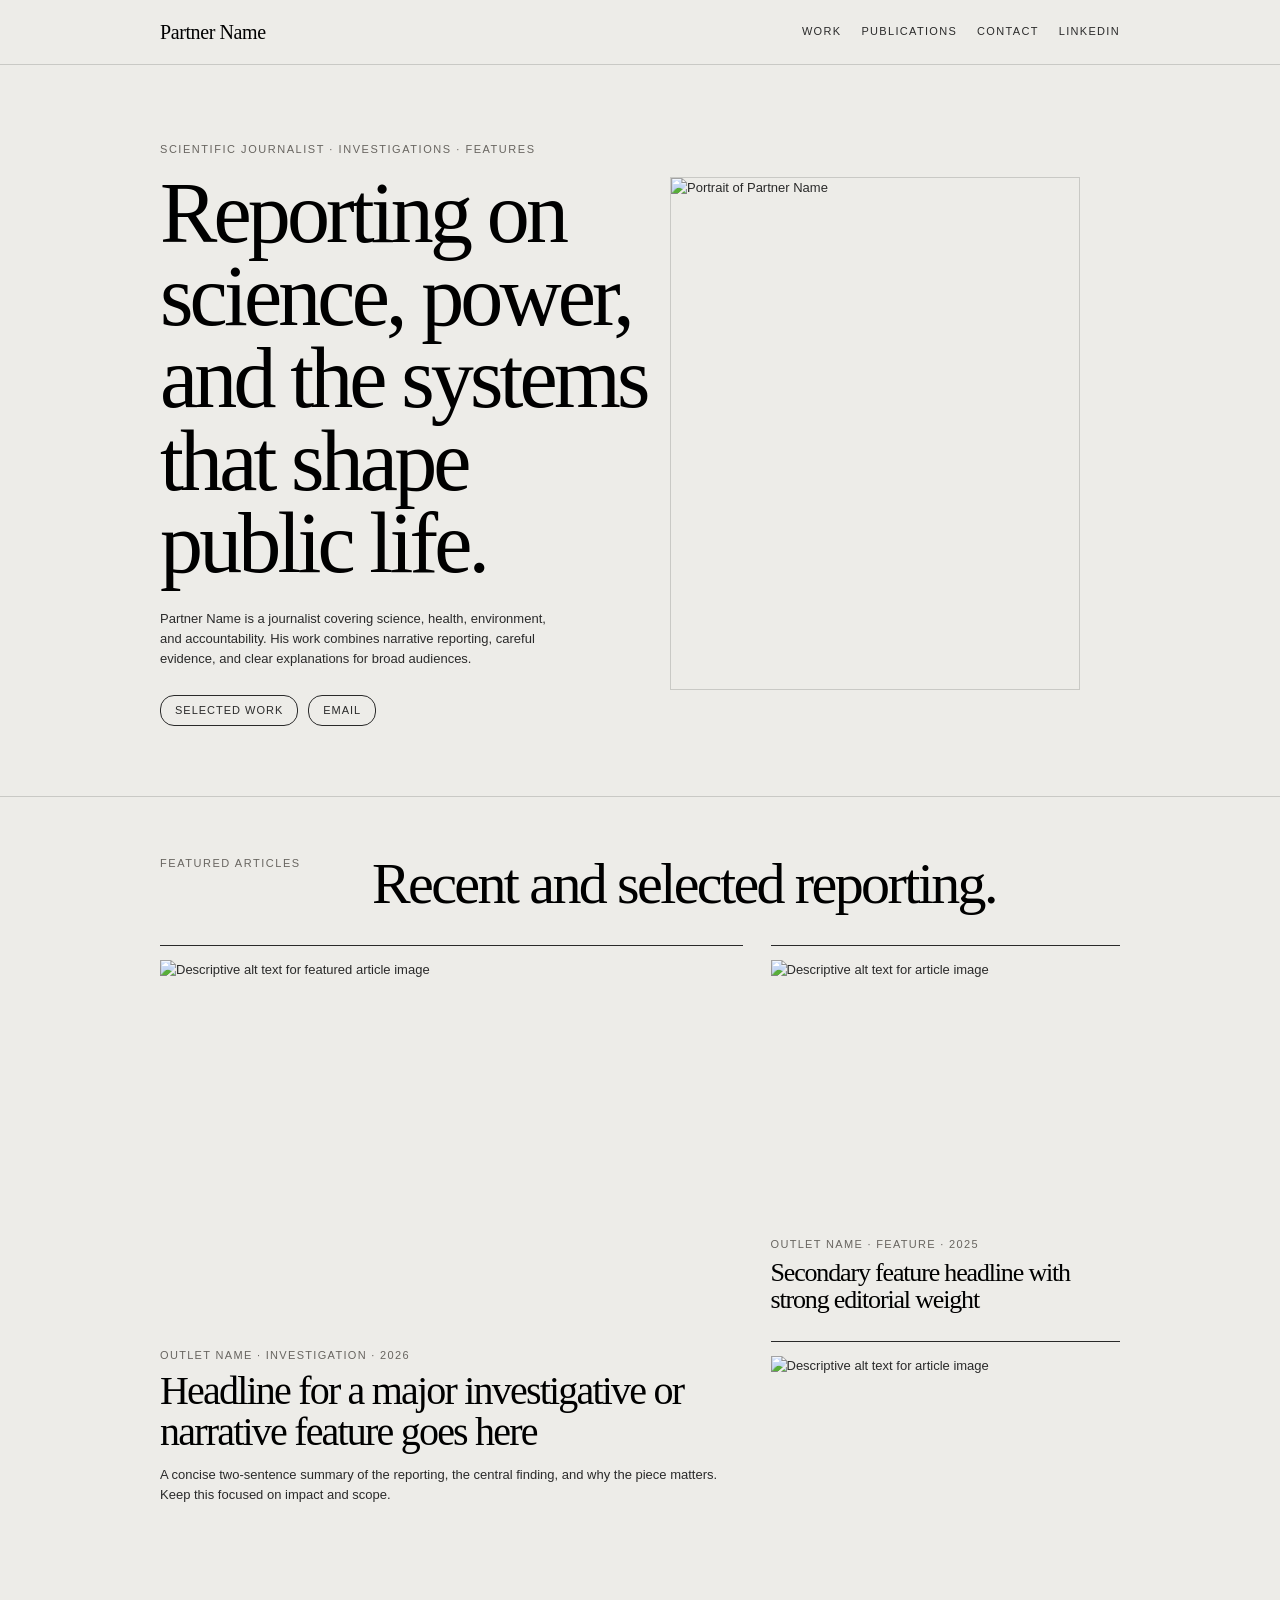
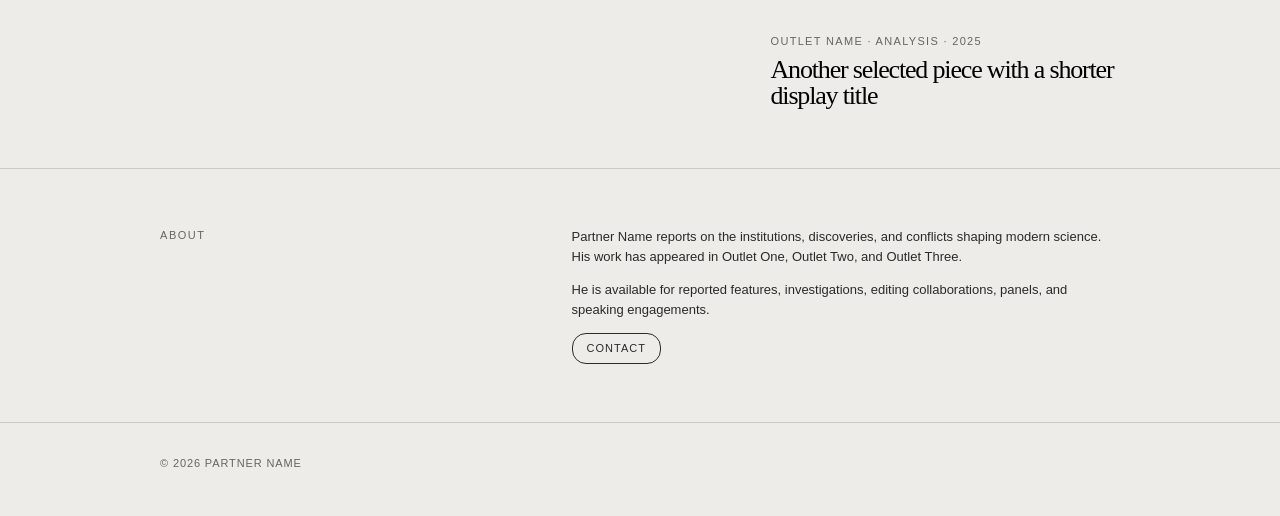
==== index.html @ 1b8d76ce "Starting place!" ====
<!doctype html>
<html lang="en">
<head>
  <meta charset="utf-8">
  <meta name="viewport" content="width=device-width, initial-scale=1">
  <title>Partner Name | Journalist</title>
  <meta name="description" content="Portfolio website for Partner Name, a scientific journalist covering research, environment, health, and public accountability.">
  <link rel="stylesheet" href="style.css">
</head>
<body>
  <header class="site-header">
    <div class="container nav">
      <a class="site-name" href="index.html">Partner Name</a>
      <nav class="nav-links" aria-label="Main navigation">
        <a href="work.html">Work</a>
        <a href="publications.html">Publications</a>
        <a href="contact.html">Contact</a>
        <a href="https://www.linkedin.com/" target="_blank" rel="noopener">LinkedIn</a>
      </nav>
    </div>
  </header>

  <main>
    <section class="container hero">
      <div class="hero-text">
        <p class="kicker">Scientific journalist · Investigations · Features</p>
        <h1>Reporting on science, power, and the systems that shape public life.</h1>
        <p class="hero-summary">Partner Name is a journalist covering science, health, environment, and accountability. His work combines narrative reporting, careful evidence, and clear explanations for broad audiences.</p>
        <div class="hero-actions">
          <a class="button" href="work.html">Selected work</a>
          <a class="button" href="mailto:name@email.com">Email</a>
        </div>
      </div>
      <figure class="hero-image" aria-label="Portrait of Partner Name">
        <img src="images/portrait.jpg" alt="Portrait of Partner Name">
      </figure>
    </section>

    <section class="section">
      <div class="container">
        <div class="section-header">
          <div class="section-label">Featured articles</div>
          <h2 class="section-title">Recent and selected reporting.</h2>
        </div>

        <div class="feature-grid">
          <article class="article-tile lead">
            <a href="#">
              <img src="images/article-01.jpg" alt="Descriptive alt text for featured article image">
              <p class="article-meta">Outlet Name · Investigation · 2026</p>
              <h3 class="article-title">Headline for a major investigative or narrative feature goes here</h3>
            </a>
            <p class="article-summary">A concise two-sentence summary of the reporting, the central finding, and why the piece matters. Keep this focused on impact and scope.</p>
          </article>

          <article class="article-tile side">
            <a href="#">
              <img src="images/article-02.jpg" alt="Descriptive alt text for article image">
              <p class="article-meta">Outlet Name · Feature · 2025</p>
              <h3 class="article-title">Secondary feature headline with strong editorial weight</h3>
            </a>
          </article>

          <article class="article-tile lower">
            <a href="#">
              <img src="images/article-03.jpg" alt="Descriptive alt text for article image">
              <p class="article-meta">Outlet Name · Analysis · 2025</p>
              <h3 class="article-title">Another selected piece with a shorter display title</h3>
            </a>
          </article>
        </div>
      </div>
    </section>

    <section class="section">
      <div class="container about-split">
        <div class="section-label">About</div>
        <div>
          <p>Partner Name reports on the institutions, discoveries, and conflicts shaping modern science. His work has appeared in Outlet One, Outlet Two, and Outlet Three.</p>
          <p>He is available for reported features, investigations, editing collaborations, panels, and speaking engagements.</p>
          <a class="button" href="contact.html">Contact</a>
        </div>
      </div>
    </section>
  </main>

  <footer class="footer">
    <div class="container">© 2026 Partner Name</div>
  </footer>
</body>
</html>
---- style.css ----
/*
  Editorial portfolio starter
  Replace names, links, image paths, and publication entries in the HTML files.
*/

:root {
  --bg: #EDECE8;
  --text: #2A2A2A;
  --heading: #000000;
  --line: #2A2A2A;
  --muted: #686560;
  --soft-line: rgba(42, 42, 42, 0.18);
  --max-width: 960px;
  --serif: "Times New Roman", Times, Georgia, serif;
  --sans: Arial, Helvetica, sans-serif;
}

* {
  box-sizing: border-box;
}

html {
  scroll-behavior: smooth;
}

body {
  margin: 0;
  background: var(--bg);
  color: var(--text);
  font-family: var(--sans);
  font-size: 13px;
  line-height: 1.55;
}

img {
  display: block;
  max-width: 100%;
  border-radius: 0;
}

a {
  color: inherit;
  text-decoration: none;
}

a:hover {
  text-decoration: underline;
  text-underline-offset: 0.18em;
}

.container {
  width: min(calc(100% - 40px), var(--max-width));
  margin: 0 auto;
}

.site-header {
  border-bottom: 1px solid var(--soft-line);
}

.nav {
  display: flex;
  align-items: center;
  justify-content: space-between;
  gap: 24px;
  min-height: 64px;
}

.site-name {
  font-family: var(--serif);
  font-size: 20px;
  color: var(--heading);
  letter-spacing: -0.02em;
}

.nav-links {
  display: flex;
  align-items: center;
  gap: 20px;
  font-size: 11px;
  letter-spacing: 0.12em;
  text-transform: uppercase;
}

.nav-links a[aria-current="page"] {
  border-bottom: 1px solid var(--line);
  padding-bottom: 3px;
}

.hero {
  display: grid;
  grid-template-columns: 1.1fr 0.9fr;
  gap: 40px;
  align-items: center;
  padding: 76px 0 70px;
}

.hero-text {
  position: relative;
  z-index: 2;
}

.kicker {
  margin: 0 0 14px;
  font-size: 11px;
  letter-spacing: 0.14em;
  text-transform: uppercase;
  color: var(--muted);
}

h1,
h2,
h3 {
  margin: 0;
  color: var(--heading);
  font-family: var(--serif);
  font-weight: 400;
  letter-spacing: -0.045em;
}

h1 {
  max-width: 620px;
  font-size: clamp(46px, 8vw, 86px);
  line-height: 0.96;
}

.hero-summary {
  max-width: 410px;
  margin: 24px 0 0;
  color: var(--text);
}

.hero-actions {
  display: flex;
  flex-wrap: wrap;
  gap: 10px;
  margin-top: 26px;
}

.button {
  display: inline-flex;
  align-items: center;
  justify-content: center;
  min-height: 30px;
  padding: 6px 14px;
  border: 1px solid var(--line);
  border-radius: 14px;
  font-size: 11px;
  letter-spacing: 0.09em;
  text-transform: uppercase;
  text-decoration: none;
}

.button:hover {
  background: var(--text);
  color: var(--bg);
  text-decoration: none;
}

.hero-image {
  margin-left: -36px;
}

.hero-image img {
  width: 100%;
  aspect-ratio: 4 / 5;
  object-fit: cover;
  border: 1px solid var(--soft-line);
}

.section {
  padding: 58px 0;
  border-top: 1px solid var(--soft-line);
}

.section-header {
  display: grid;
  grid-template-columns: 180px 1fr;
  gap: 32px;
  margin-bottom: 32px;
}

.section-label {
  font-size: 11px;
  letter-spacing: 0.14em;
  text-transform: uppercase;
  color: var(--muted);
}

.section-title {
  font-size: clamp(34px, 5vw, 58px);
  line-height: 1;
}

.feature-grid {
  display: grid;
  grid-template-columns: 1.25fr 0.75fr;
  grid-template-areas:
    "lead side"
    "lead lower";
  gap: 28px;
}

.article-tile {
  border-top: 1px solid var(--line);
  padding-top: 14px;
}

.article-tile.lead {
  grid-area: lead;
}

.article-tile.side {
  grid-area: side;
}

.article-tile.lower {
  grid-area: lower;
}

.article-tile img {
  width: 100%;
  object-fit: cover;
  margin-bottom: 14px;
}

.article-tile.lead img {
  aspect-ratio: 5 / 3.2;
}

.article-tile.side img,
.article-tile.lower img {
  aspect-ratio: 4 / 3;
}

.article-meta {
  margin: 0 0 7px;
  font-size: 11px;
  letter-spacing: 0.12em;
  text-transform: uppercase;
  color: var(--muted);
}

.article-title {
  font-size: clamp(24px, 3.2vw, 40px);
  line-height: 1.02;
}

.article-tile.side .article-title,
.article-tile.lower .article-title {
  font-size: 26px;
}

.article-summary {
  max-width: 580px;
  margin: 12px 0 0;
}

.publication-list {
  border-top: 1px solid var(--line);
}

.publication-item {
  display: grid;
  grid-template-columns: 120px 1fr 130px;
  gap: 22px;
  padding: 18px 0;
  border-bottom: 1px solid var(--soft-line);
}

.pub-outlet,
.pub-date {
  font-size: 11px;
  letter-spacing: 0.11em;
  text-transform: uppercase;
  color: var(--muted);
}

.pub-title {
  font-family: var(--serif);
  font-size: 24px;
  line-height: 1.08;
  color: var(--heading);
}

.pub-description {
  margin: 8px 0 0;
  color: var(--text);
}

.about-split,
.contact-split {
  display: grid;
  grid-template-columns: 0.8fr 1.2fr;
  gap: 46px;
}

.about-split p,
.contact-split p {
  margin-top: 0;
}

.contact-links {
  display: flex;
  flex-wrap: wrap;
  gap: 10px;
  margin-top: 22px;
}

.footer {
  padding: 32px 0 44px;
  border-top: 1px solid var(--soft-line);
  color: var(--muted);
  font-size: 11px;
  letter-spacing: 0.08em;
  text-transform: uppercase;
}

.page-intro {
  padding: 66px 0 52px;
}

.page-intro h1 {
  max-width: 760px;
}

.page-intro p {
  max-width: 520px;
  margin-top: 22px;
}

.work-list {
  border-top: 1px solid var(--line);
}

.work-item {
  display: grid;
  grid-template-columns: 190px 1fr;
  gap: 34px;
  padding: 30px 0;
  border-bottom: 1px solid var(--soft-line);
}

.work-item img {
  width: 100%;
  aspect-ratio: 4 / 3;
  object-fit: cover;
}

.work-item h2 {
  font-size: 34px;
  line-height: 1.02;
}

.work-item p {
  max-width: 580px;
}

@media (max-width: 760px) {
  .container {
    width: min(calc(100% - 28px), var(--max-width));
  }

  .nav {
    align-items: flex-start;
    flex-direction: column;
    gap: 12px;
    padding: 18px 0;
  }

  .nav-links {
    flex-wrap: wrap;
    gap: 14px;
  }

  .hero,
  .section-header,
  .about-split,
  .contact-split,
  .work-item {
    grid-template-columns: 1fr;
  }

  .hero {
    padding: 52px 0;
  }

  .hero-image {
    margin-left: 0;
  }

  .feature-grid {
    grid-template-columns: 1fr;
    grid-template-areas:
      "lead"
      "side"
      "lower";
  }

  .publication-item {
    grid-template-columns: 1fr;
    gap: 8px;
  }
}
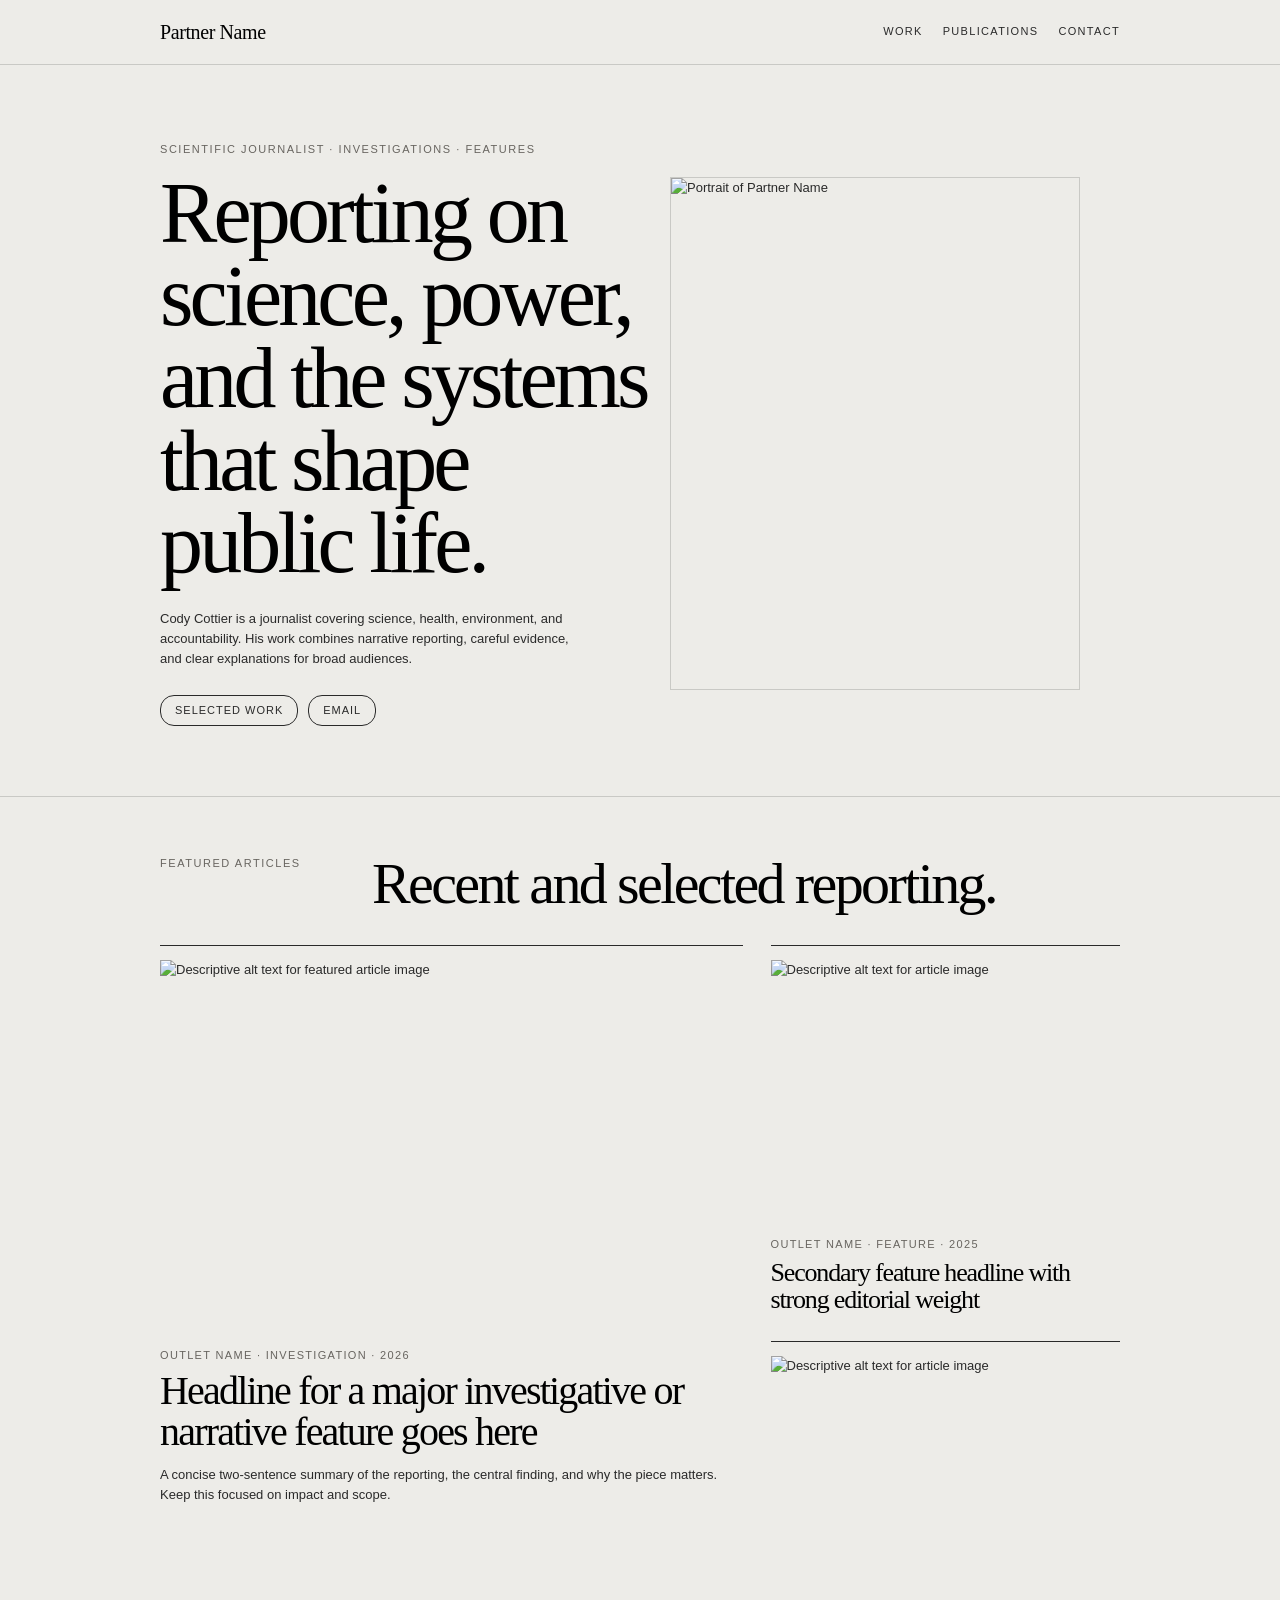
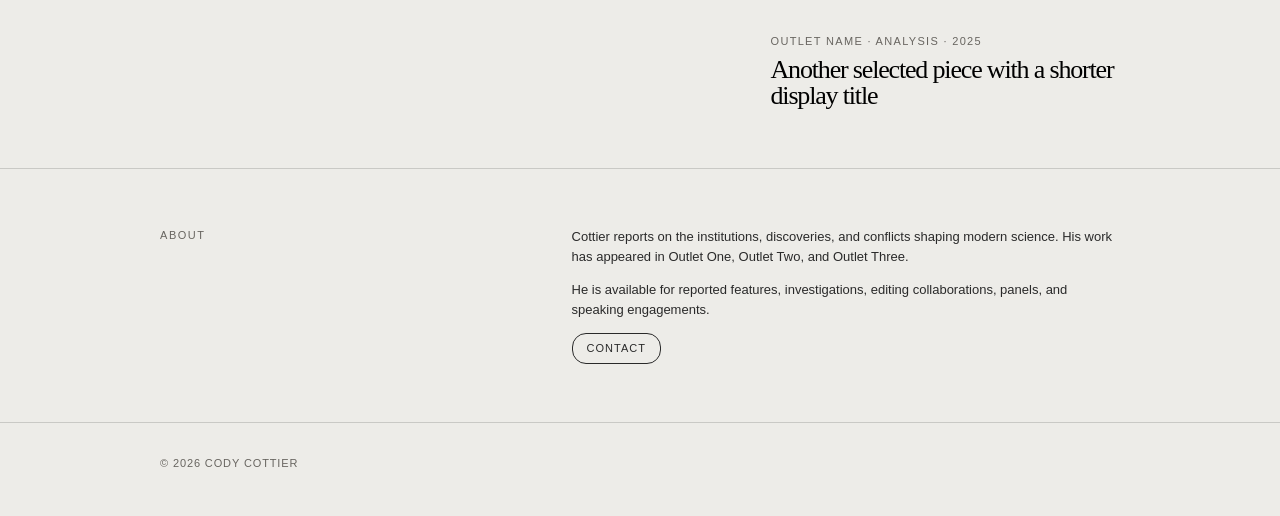
==== commit a2e1bc21: "updates" ====
--- a/index.html
+++ b/index.html
@@ -4,7 +4,7 @@
   <meta charset="utf-8">
   <meta name="viewport" content="width=device-width, initial-scale=1">
   <title>Partner Name | Journalist</title>
-  <meta name="description" content="Portfolio website for Partner Name, a scientific journalist covering research, environment, health, and public accountability.">
+  <meta name="description" content="Portfolio website for Cody Cottier, a scientific journalist covering research, environment, and health.">
   <link rel="stylesheet" href="style.css">
 </head>
 <body>
@@ -15,7 +15,6 @@
         <a href="work.html">Work</a>
         <a href="publications.html">Publications</a>
         <a href="contact.html">Contact</a>
-        <a href="https://www.linkedin.com/" target="_blank" rel="noopener">LinkedIn</a>
       </nav>
     </div>
   </header>
@@ -25,7 +24,7 @@
       <div class="hero-text">
         <p class="kicker">Scientific journalist · Investigations · Features</p>
         <h1>Reporting on science, power, and the systems that shape public life.</h1>
-        <p class="hero-summary">Partner Name is a journalist covering science, health, environment, and accountability. His work combines narrative reporting, careful evidence, and clear explanations for broad audiences.</p>
+        <p class="hero-summary">Cody Cottier is a journalist covering science, health, environment, and accountability. His work combines narrative reporting, careful evidence, and clear explanations for broad audiences.</p>
         <div class="hero-actions">
           <a class="button" href="work.html">Selected work</a>
           <a class="button" href="mailto:name@email.com">Email</a>
@@ -76,7 +75,7 @@
       <div class="container about-split">
         <div class="section-label">About</div>
         <div>
-          <p>Partner Name reports on the institutions, discoveries, and conflicts shaping modern science. His work has appeared in Outlet One, Outlet Two, and Outlet Three.</p>
+          <p>Cottier reports on the institutions, discoveries, and conflicts shaping modern science. His work has appeared in Outlet One, Outlet Two, and Outlet Three.</p>
           <p>He is available for reported features, investigations, editing collaborations, panels, and speaking engagements.</p>
           <a class="button" href="contact.html">Contact</a>
         </div>
@@ -85,7 +84,7 @@
   </main>
 
   <footer class="footer">
-    <div class="container">© 2026 Partner Name</div>
+    <div class="container">© 2026 Cody Cottier</div>
   </footer>
 </body>
 </html>
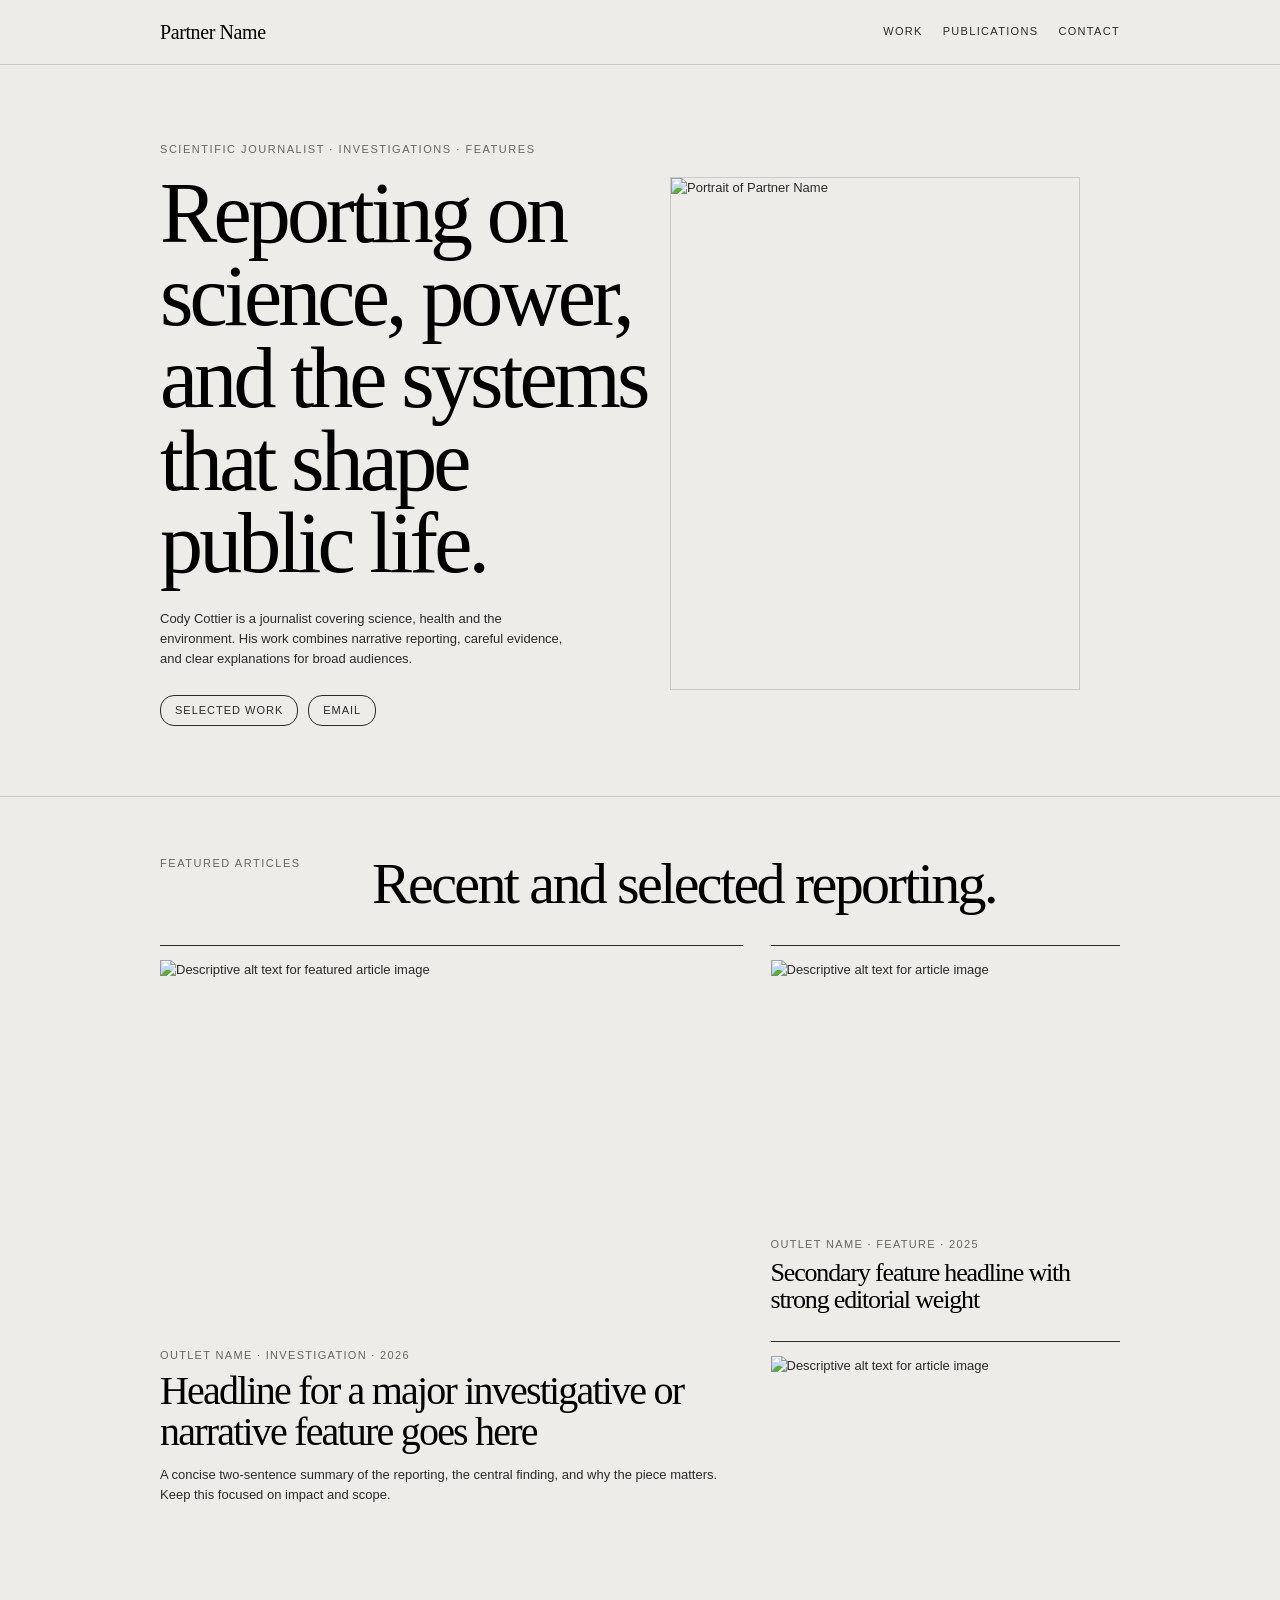
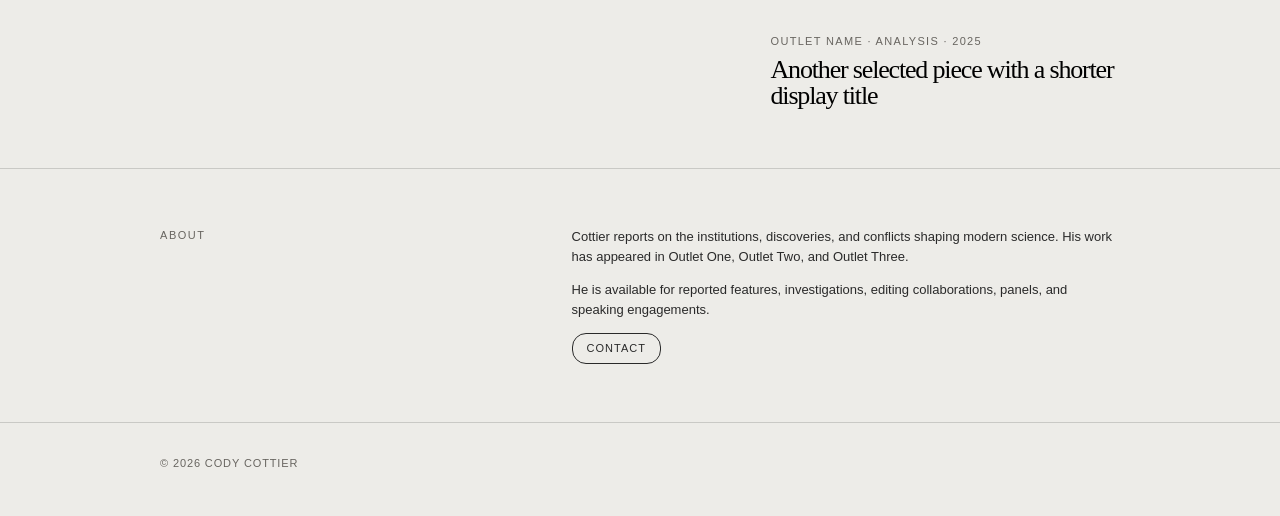
==== commit 4f05ebfc: "X" ====
--- a/index.html
+++ b/index.html
@@ -24,7 +24,7 @@
       <div class="hero-text">
         <p class="kicker">Scientific journalist · Investigations · Features</p>
         <h1>Reporting on science, power, and the systems that shape public life.</h1>
-        <p class="hero-summary">Cody Cottier is a journalist covering science, health, environment, and accountability. His work combines narrative reporting, careful evidence, and clear explanations for broad audiences.</p>
+        <p class="hero-summary">Cody Cottier is a journalist covering science, health and the environment. His work combines narrative reporting, careful evidence, and clear explanations for broad audiences.</p>
         <div class="hero-actions">
           <a class="button" href="work.html">Selected work</a>
           <a class="button" href="mailto:name@email.com">Email</a>
@@ -71,6 +71,8 @@
       </div>
     </section>
 
+
+
     <section class="section">
       <div class="container about-split">
         <div class="section-label">About</div>
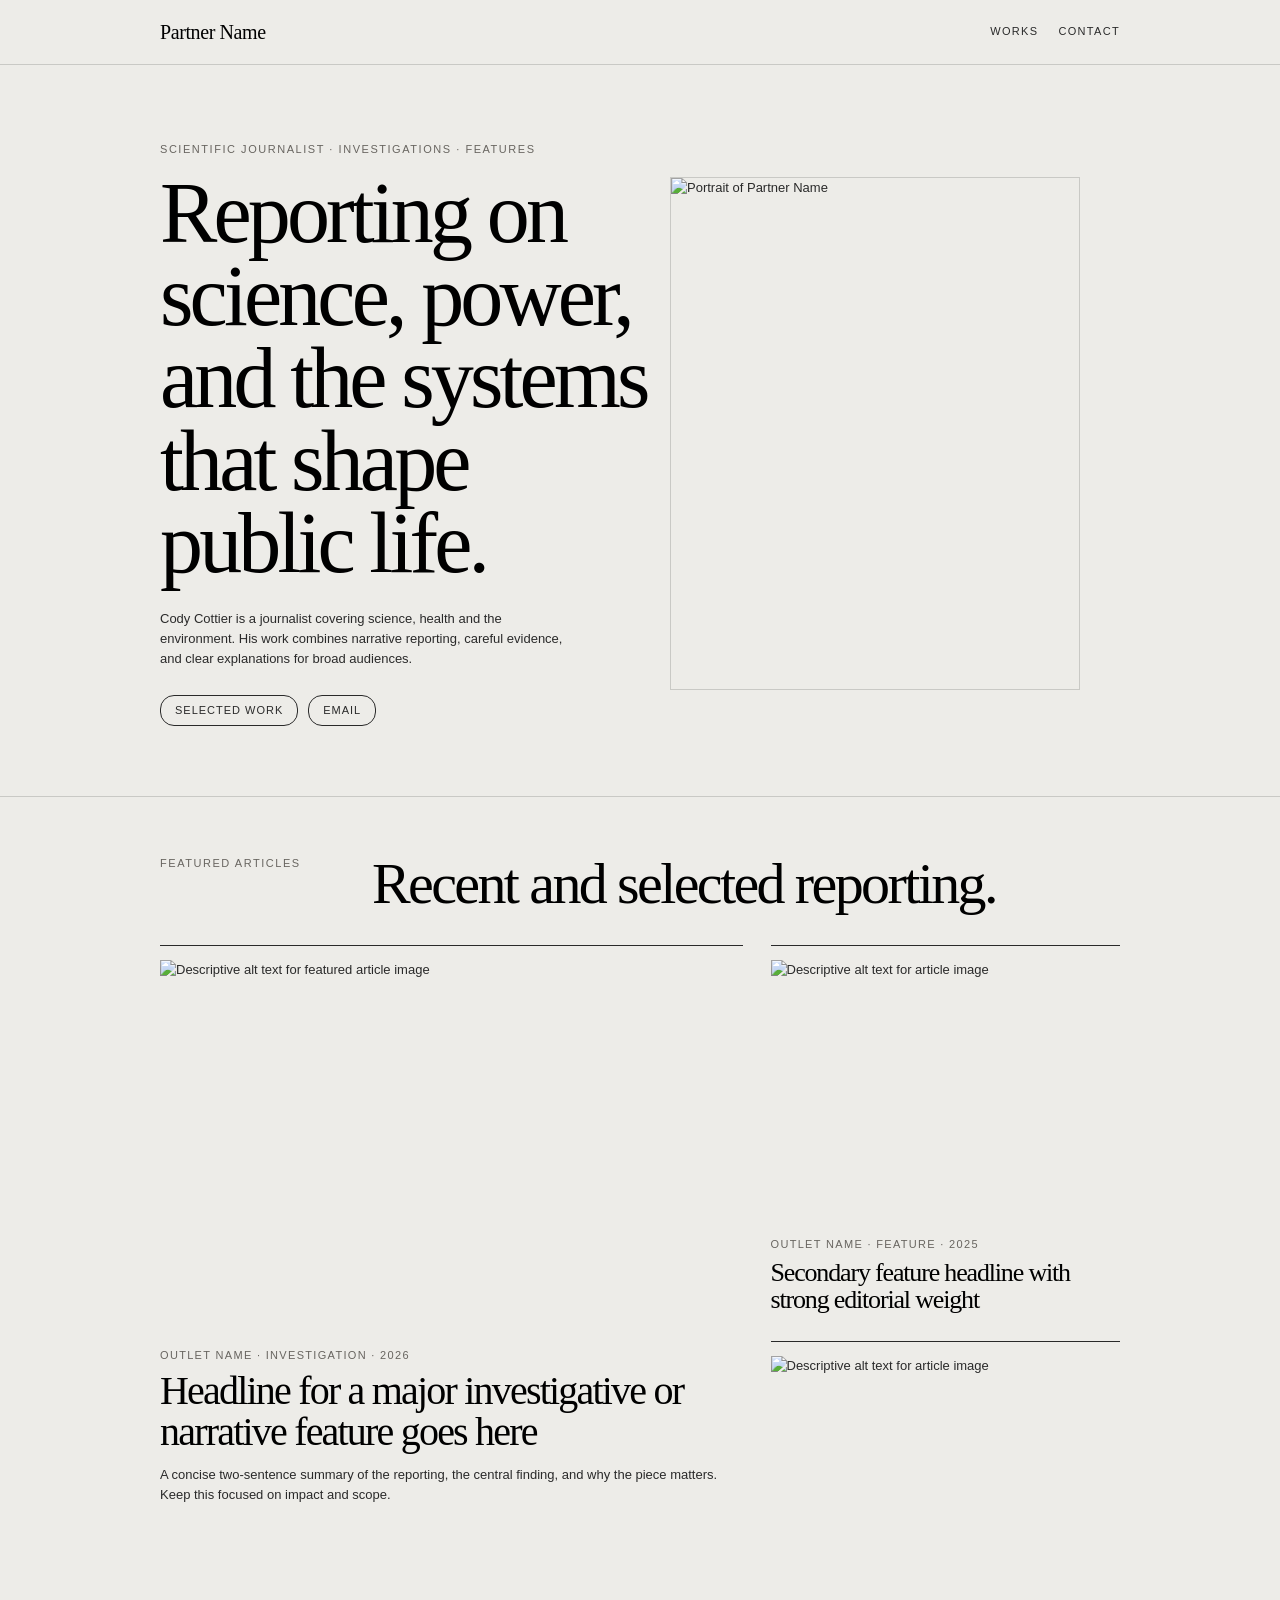
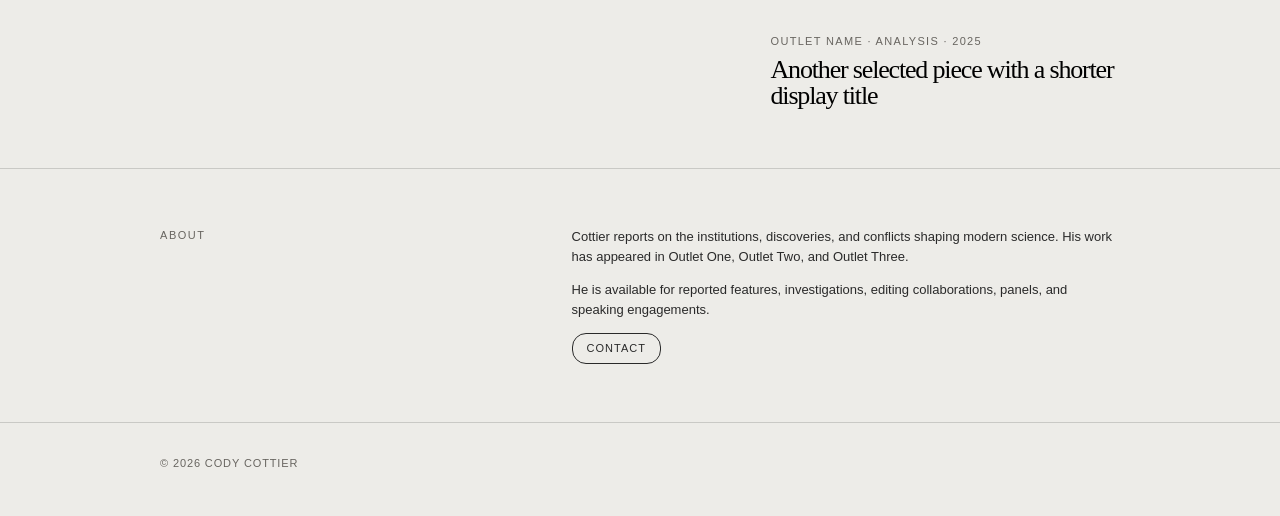
==== commit d90fcf11: "updates" ====
--- a/index.html
+++ b/index.html
@@ -12,8 +12,7 @@
     <div class="container nav">
       <a class="site-name" href="index.html">Partner Name</a>
       <nav class="nav-links" aria-label="Main navigation">
-        <a href="work.html">Work</a>
-        <a href="publications.html">Publications</a>
+        <a href="work.html">Works</a>
         <a href="contact.html">Contact</a>
       </nav>
     </div>
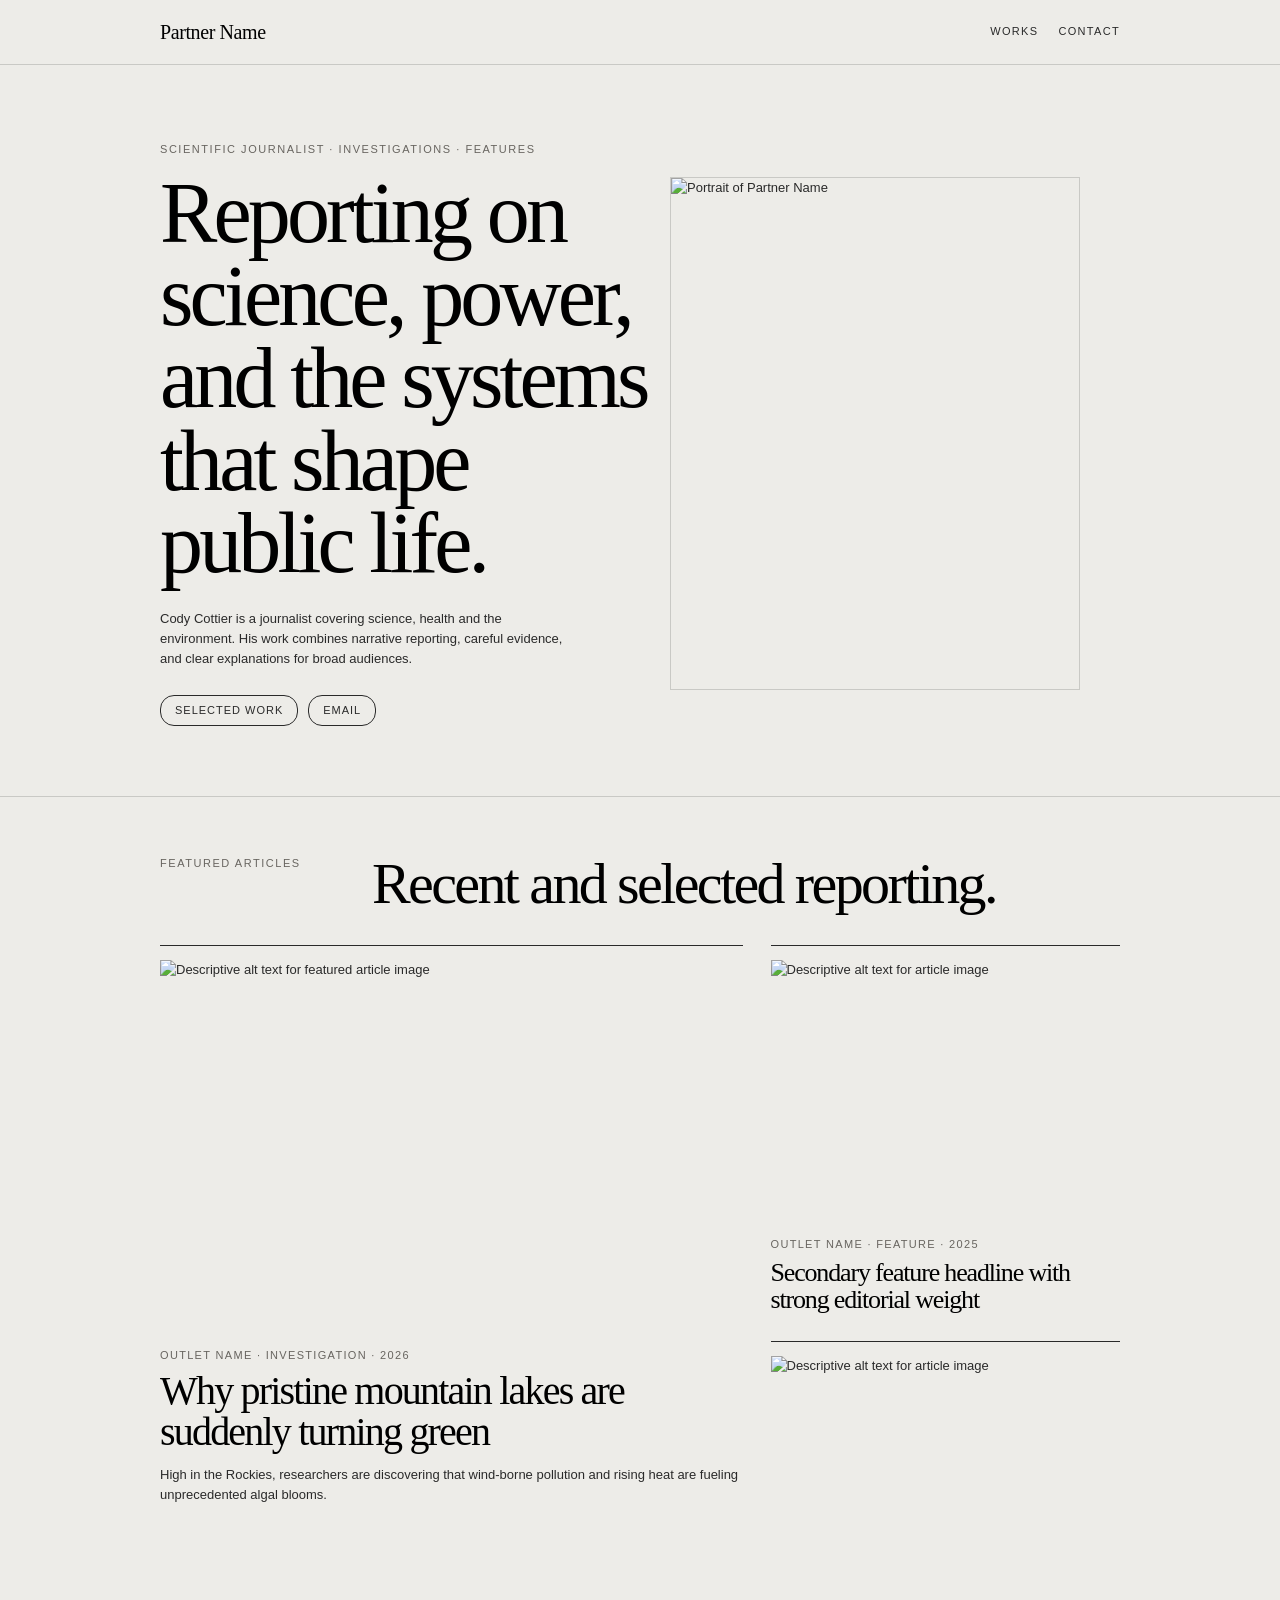
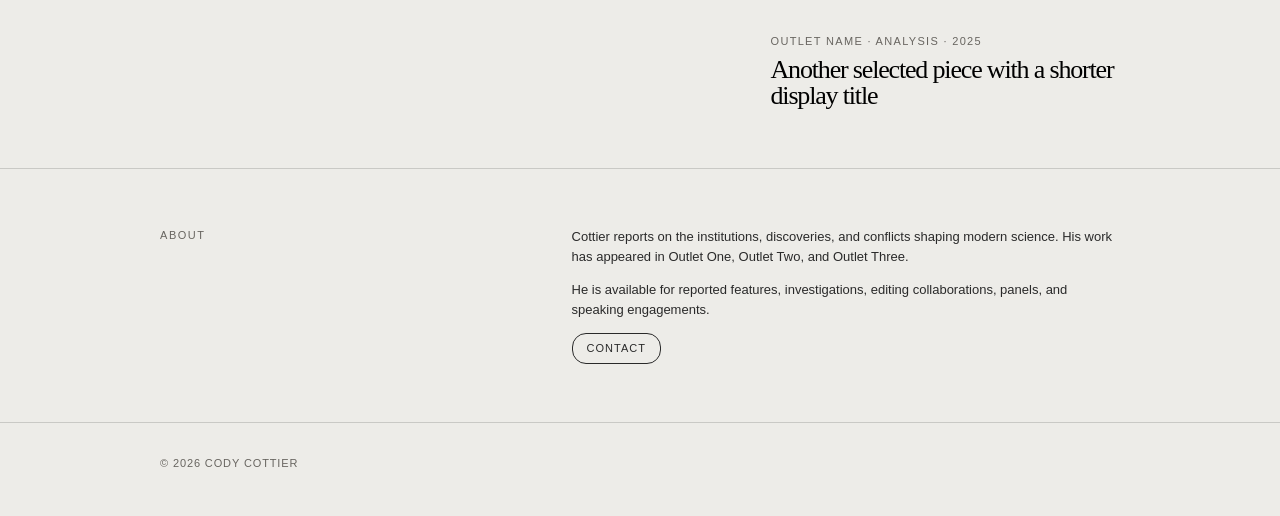
==== commit 88cae902: "updating and annotating" ====
--- a/index.html
+++ b/index.html
@@ -7,6 +7,10 @@
   <meta name="description" content="Portfolio website for Cody Cottier, a scientific journalist covering research, environment, and health.">
   <link rel="stylesheet" href="style.css">
 </head>
+<!-- ================================================== -->
+<!-- NAVIGATION -->
+<!-- ================================================== -->
+
 <body>
   <header class="site-header">
     <div class="container nav">
@@ -17,6 +21,10 @@
       </nav>
     </div>
   </header>
+
+<!-- ================================================== -->
+<!-- HERO -->
+<!-- ================================================== -->
 
   <main>
     <section class="container hero">
@@ -34,21 +42,26 @@
       </figure>
     </section>
 
+<!-- ================================================== -->
+<!-- FEATURED ARTICLES -->
+<!-- ================================================== -->
     <section class="section">
       <div class="container">
         <div class="section-header">
           <div class="section-label">Featured articles</div>
           <h2 class="section-title">Recent and selected reporting.</h2>
         </div>
-
+<!--To update the URL change the # symbol under href="#" to a url (as done in the first chunk)-->
+<!--To update the update the image associated with this article, replace article-01.jpg with the file name you how-the-grand-canyon-formed-is-a-surprisingly-messy-story-heres-the-latest-clue
+Make sure the file is in the "images" folder, you could also change the image file names to article-01.jpg, they just have to match and can't be duplicated names-->
         <div class="feature-grid">
           <article class="article-tile lead">
-            <a href="#">
+            <a href="https://www.scientificamerican.com/article/scientists-reveal-why-rocky-mountain-lakes-are-turning-green/">
               <img src="images/article-01.jpg" alt="Descriptive alt text for featured article image">
               <p class="article-meta">Outlet Name · Investigation · 2026</p>
-              <h3 class="article-title">Headline for a major investigative or narrative feature goes here</h3>
+              <h3 class="article-title">Why pristine mountain lakes are suddenly turning green</h3>
             </a>
-            <p class="article-summary">A concise two-sentence summary of the reporting, the central finding, and why the piece matters. Keep this focused on impact and scope.</p>
+            <p class="article-summary">High in the Rockies, researchers are discovering that wind-borne pollution and rising heat are fueling unprecedented algal blooms.</p>
           </article>
 
           <article class="article-tile side">
@@ -69,8 +82,10 @@
         </div>
       </div>
     </section>
-
-
+    
+<!-- ================================================== -->
+<!-- ABOUT -->
+<!-- ================================================== -->
 
     <section class="section">
       <div class="container about-split">
@@ -84,6 +99,10 @@
     </section>
   </main>
 
+<!-- ================================================== -->
+<!-- FOOTER -->
+<!-- ================================================== -->
+
   <footer class="footer">
     <div class="container">© 2026 Cody Cottier</div>
   </footer>
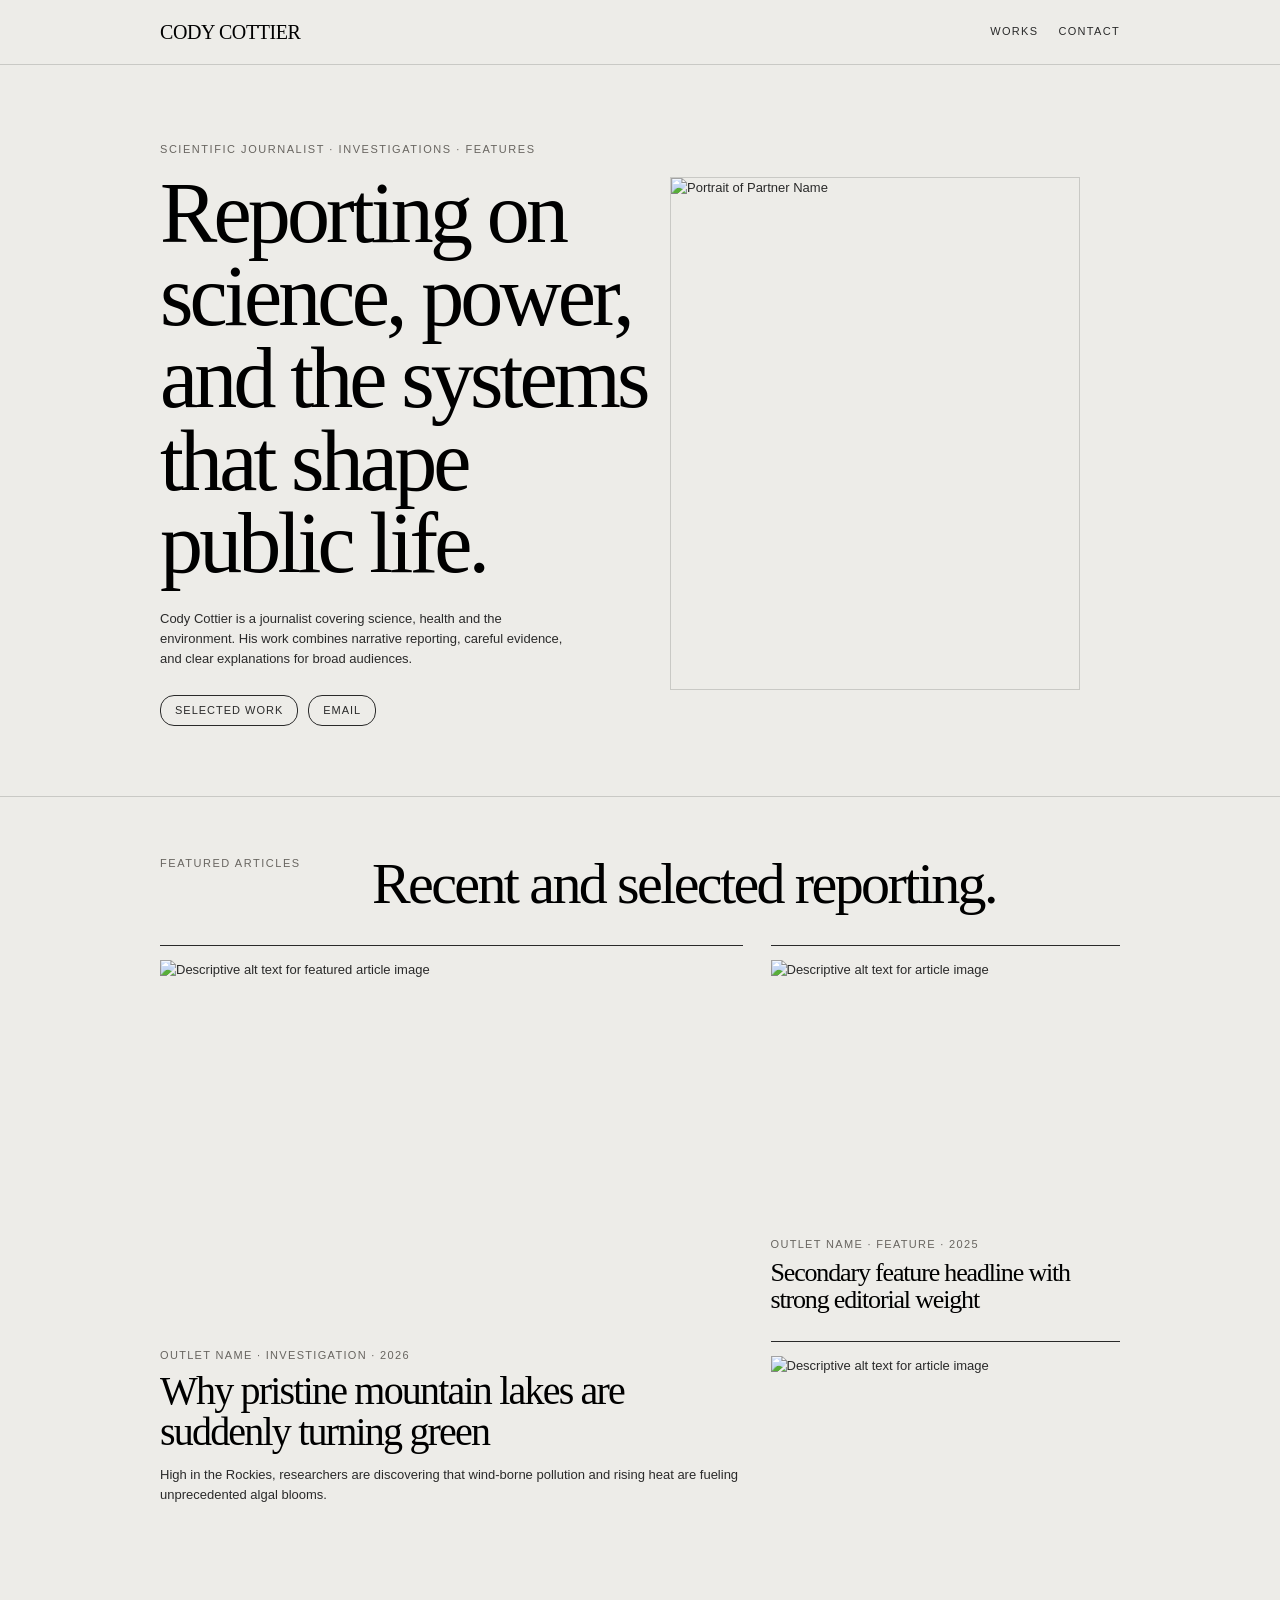
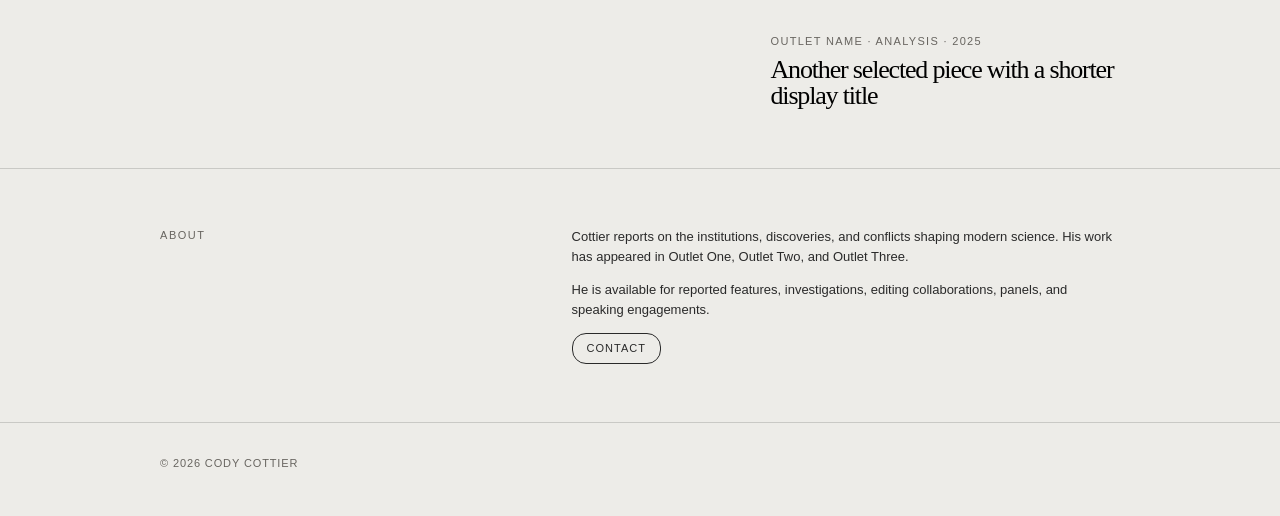
==== commit fb82627a: "other little updates" ====
--- a/index.html
+++ b/index.html
@@ -3,7 +3,7 @@
 <head>
   <meta charset="utf-8">
   <meta name="viewport" content="width=device-width, initial-scale=1">
-  <title>Partner Name | Journalist</title>
+  <title>Cody Cottier | Journalist</title>
   <meta name="description" content="Portfolio website for Cody Cottier, a scientific journalist covering research, environment, and health.">
   <link rel="stylesheet" href="style.css">
 </head>
@@ -14,7 +14,7 @@
 <body>
   <header class="site-header">
     <div class="container nav">
-      <a class="site-name" href="index.html">Partner Name</a>
+      <a class="site-name" href="index.html">CODY COTTIER</a>
       <nav class="nav-links" aria-label="Main navigation">
         <a href="work.html">Works</a>
         <a href="contact.html">Contact</a>
